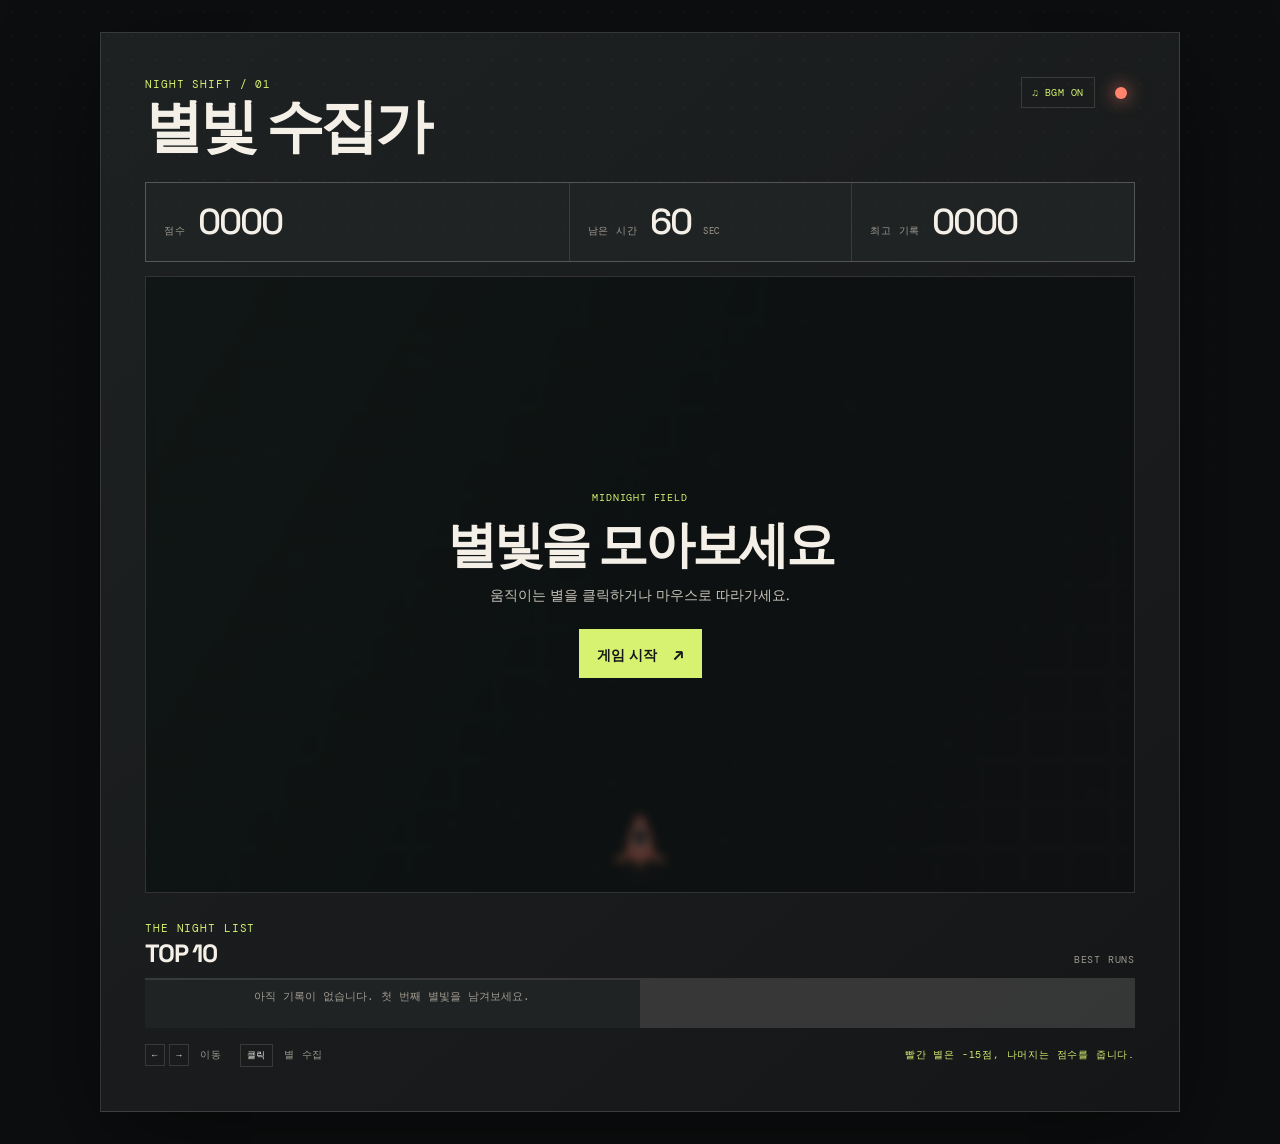
==== index.html @ b180e1d0 "Create star catcher game" ====
<!doctype html>
<html lang="ko">
<head>
  <meta charset="UTF-8">
  <meta name="viewport" content="width=device-width, initial-scale=1.0">
  <title>별빛 수집가</title>
  <link rel="stylesheet" href="style.css">
</head>
<body>
  <main class="app-shell">
    <section class="game-panel" aria-labelledby="game-title">
      <header class="topbar">
        <div>
          <p class="eyebrow">NIGHT SHIFT / 01</p>
          <h1 id="game-title">별빛 수집가</h1>
        </div>
        <div class="topbar-tools">
          <button class="music-toggle" id="musicToggle" type="button" aria-pressed="true">♫ BGM ON</button>
          <div class="status-dot" aria-label="게임 상태"></div>
        </div>
      </header>

      <div class="hud" aria-label="게임 기록">
        <div class="hud-item"><span>점수</span><strong id="score">0000</strong></div>
        <div class="hud-item"><span>남은 시간</span><strong id="time">60</strong><small>SEC</small></div>
        <div class="hud-item best"><span>최고 기록</span><strong id="best">0000</strong></div>
      </div>

      <div class="canvas-wrap">
        <canvas id="gameCanvas" width="900" height="560" aria-label="별을 모으는 게임 화면"></canvas>
        <div class="game-message" id="gameMessage">
          <p class="message-kicker">MIDNIGHT FIELD</p>
          <h2 id="messageTitle">별빛을 모아보세요</h2>
          <p id="messageText">움직이는 별을 클릭하거나 마우스로 따라가세요.</p>
          <form class="score-form" id="scoreForm">
            <label for="nameInput">이름을 남겨주세요</label>
            <div class="name-row">
              <input id="nameInput" name="name" maxlength="12" autocomplete="off" placeholder="플레이어" required>
              <button type="submit">기록하기 <span>↗</span></button>
            </div>
          </form>
          <button id="startButton" type="button">게임 시작 <span>↗</span></button>
        </div>
      </div>

      <section class="leaderboard" aria-labelledby="leaderboardTitle">
        <div class="leaderboard-heading">
          <div>
            <p class="eyebrow">THE NIGHT LIST</p>
            <h2 id="leaderboardTitle">TOP 10</h2>
          </div>
          <span>BEST RUNS</span>
        </div>
        <ol id="leaderboardList" aria-label="최고 점수 순위"></ol>
      </section>

      <footer class="controls">
        <span><kbd>←</kbd><kbd>→</kbd> 이동</span>
        <span><kbd>클릭</kbd> 별 수집</span>
        <span class="tip">빨간 별은 -15점, 나머지는 점수를 줍니다.</span>
      </footer>
    </section>
  </main>
  <script src="game.js"></script>
</body>
</html>
---- style.css ----
@import url('https://fonts.googleapis.com/css2?family=DM+Mono:wght@400;500&family=Space+Grotesk:wght@400;500;600;700&display=swap');

:root {
  --ink: #f4f0e8;
  --muted: #9e9a91;
  --line: rgba(244, 240, 232, 0.14);
  --lime: #d7f171;
  --coral: #ff836d;
  --night: #111315;
  --panel: #191b1c;
}

* { box-sizing: border-box; }

body {
  margin: 0;
  min-width: 320px;
  color: var(--ink);
  background: #0c0e0f;
  font-family: 'Space Grotesk', 'Trebuchet MS', sans-serif;
}

body::before {
  content: '';
  position: fixed;
  inset: 0;
  pointer-events: none;
  opacity: .25;
  background-image: radial-gradient(rgba(255,255,255,.12) 1px, transparent 1px);
  background-size: 24px 24px;
  mask-image: linear-gradient(to bottom, black, transparent 70%);
}

.app-shell {
  min-height: 100vh;
  display: grid;
  place-items: center;
  padding: 32px 20px;
}

.game-panel {
  width: min(100%, 1080px);
  padding: clamp(20px, 4vw, 44px);
  background: linear-gradient(140deg, #1e2121, var(--panel) 58%, #141617);
  border: 1px solid var(--line);
  box-shadow: 0 30px 100px rgba(0,0,0,.42);
}

.topbar { display: flex; justify-content: space-between; align-items: flex-start; margin-bottom: 28px; }
.topbar-tools { display: flex; align-items: center; gap: 12px; }
.eyebrow, .message-kicker, .hud-item span, .hud-item small, .controls, kbd {
  font-family: 'DM Mono', monospace;
  letter-spacing: .08em;
  text-transform: uppercase;
}
.eyebrow { margin: 0 0 8px; color: var(--lime); font-size: 11px; }
h1 { margin: 0; font-size: clamp(30px, 5vw, 58px); line-height: .95; font-weight: 600; letter-spacing: -.06em; }
.status-dot { width: 12px; height: 12px; margin: 8px; border-radius: 50%; background: var(--coral); box-shadow: 0 0 18px var(--coral); transition: background .3s, box-shadow .3s; }
.status-dot.live { background: var(--lime); box-shadow: 0 0 18px var(--lime); }
.music-toggle { padding: 8px 10px; color: var(--lime); background: transparent; border: 1px solid var(--line); font: 10px 'DM Mono', monospace; letter-spacing: .05em; }
.music-toggle:hover { color: #151716; background: var(--lime); }
.music-toggle.muted { color: var(--muted); }

.hud { display: grid; grid-template-columns: 1.5fr 1fr 1fr; gap: 1px; margin-bottom: 14px; border: 1px solid var(--line); background: var(--line); }
.hud-item { min-height: 70px; display: flex; align-items: baseline; gap: 12px; padding: 16px 18px; background: #202323; }
.hud-item span { color: var(--muted); font-size: 10px; }
.hud-item strong { font-size: clamp(24px, 4vw, 36px); font-weight: 500; letter-spacing: -.05em; }
.hud-item small { color: var(--muted); font-size: 9px; }

.canvas-wrap { position: relative; overflow: hidden; background: var(--night); border: 1px solid var(--line); }
canvas { display: block; width: 100%; height: auto; aspect-ratio: 900 / 560; cursor: crosshair; }
.game-message { position: absolute; inset: 0; display: flex; flex-direction: column; align-items: center; justify-content: center; padding: 20px; text-align: center; background: rgba(13, 15, 16, .68); backdrop-filter: blur(5px); transition: opacity .25s; }
.game-message.hidden { opacity: 0; pointer-events: none; }
.message-kicker { margin: 0 0 16px; color: var(--lime); font-size: 10px; }
.game-message h2 { max-width: 500px; margin: 0; font-size: clamp(28px, 5vw, 50px); line-height: 1; letter-spacing: -.06em; }
.game-message p:not(.message-kicker) { margin: 16px 0 24px; color: #c8c4ba; font-size: 14px; }
button { border: 0; padding: 13px 18px; color: #151716; background: var(--lime); font: 600 14px 'Space Grotesk', sans-serif; cursor: pointer; transition: transform .2s, background .2s; }
button:hover { background: #e9ff91; transform: translateY(-2px); }
button span { display: inline-block; margin-left: 12px; font-size: 18px; }
.score-form { display: none; width: min(100%, 360px); }
.score-form.visible { display: block; }
.score-form label { display: block; margin-bottom: 8px; color: var(--muted); font: 10px 'DM Mono', monospace; letter-spacing: .08em; text-transform: uppercase; }
.name-row { display: flex; gap: 6px; }
.name-row input { min-width: 0; flex: 1; padding: 13px 12px; color: var(--ink); background: #202323; border: 1px solid var(--line); outline: 0; font: 14px 'Space Grotesk', sans-serif; }
.name-row input:focus { border-color: var(--lime); }

.leaderboard { padding-top: 28px; }
.leaderboard-heading { display: flex; align-items: end; justify-content: space-between; padding-bottom: 12px; border-bottom: 1px solid var(--line); }
.leaderboard-heading .eyebrow { margin-bottom: 6px; }
.leaderboard-heading h2 { margin: 0; font-size: 25px; line-height: 1; letter-spacing: -.05em; }
.leaderboard-heading > span { color: var(--muted); font: 10px 'DM Mono', monospace; letter-spacing: .08em; }
#leaderboardList { display: grid; grid-template-columns: 1fr 1fr; gap: 1px; margin: 0; padding: 1px 0 0; list-style: none; background: var(--line); counter-reset: rank; }
#leaderboardList li { display: grid; grid-template-columns: 34px 1fr auto; gap: 10px; align-items: center; min-height: 48px; padding: 9px 14px; background: #202323; color: var(--ink); font-size: 14px; counter-increment: rank; }
#leaderboardList li::before { content: counter(rank, decimal-leading-zero); color: var(--lime); font: 11px 'DM Mono', monospace; }
#leaderboardList li span { overflow: hidden; text-overflow: ellipsis; white-space: nowrap; }
#leaderboardList li strong { font: 14px 'DM Mono', monospace; }
#leaderboardList li.empty { display: block; color: var(--muted); font: 11px 'DM Mono', monospace; text-align: center; }
#leaderboardList li.empty::before { content: none; }

.controls { display: flex; align-items: center; gap: 18px; padding-top: 16px; color: var(--muted); font-size: 10px; }
kbd { display: inline-block; margin-right: 4px; padding: 4px 6px; color: var(--ink); border: 1px solid var(--line); font-size: 9px; }
.tip { margin-left: auto; color: var(--lime); }

@media (max-width: 600px) {
  .app-shell { padding: 14px 10px; }
  .game-panel { padding: 20px 12px 16px; }
  .hud-item { min-height: 60px; display: block; padding: 10px; }
  .hud-item span, .hud-item strong, .hud-item small { display: block; }
  .hud-item strong { margin-top: 6px; font-size: 24px; }
  .hud-item small { display: inline; position: relative; top: -3px; margin-left: 3px; }
  .controls { gap: 8px; flex-wrap: wrap; line-height: 1.8; }
  .tip { width: 100%; margin-left: 0; }
  #leaderboardList { grid-template-columns: 1fr; }
  .name-row { flex-direction: column; }
}
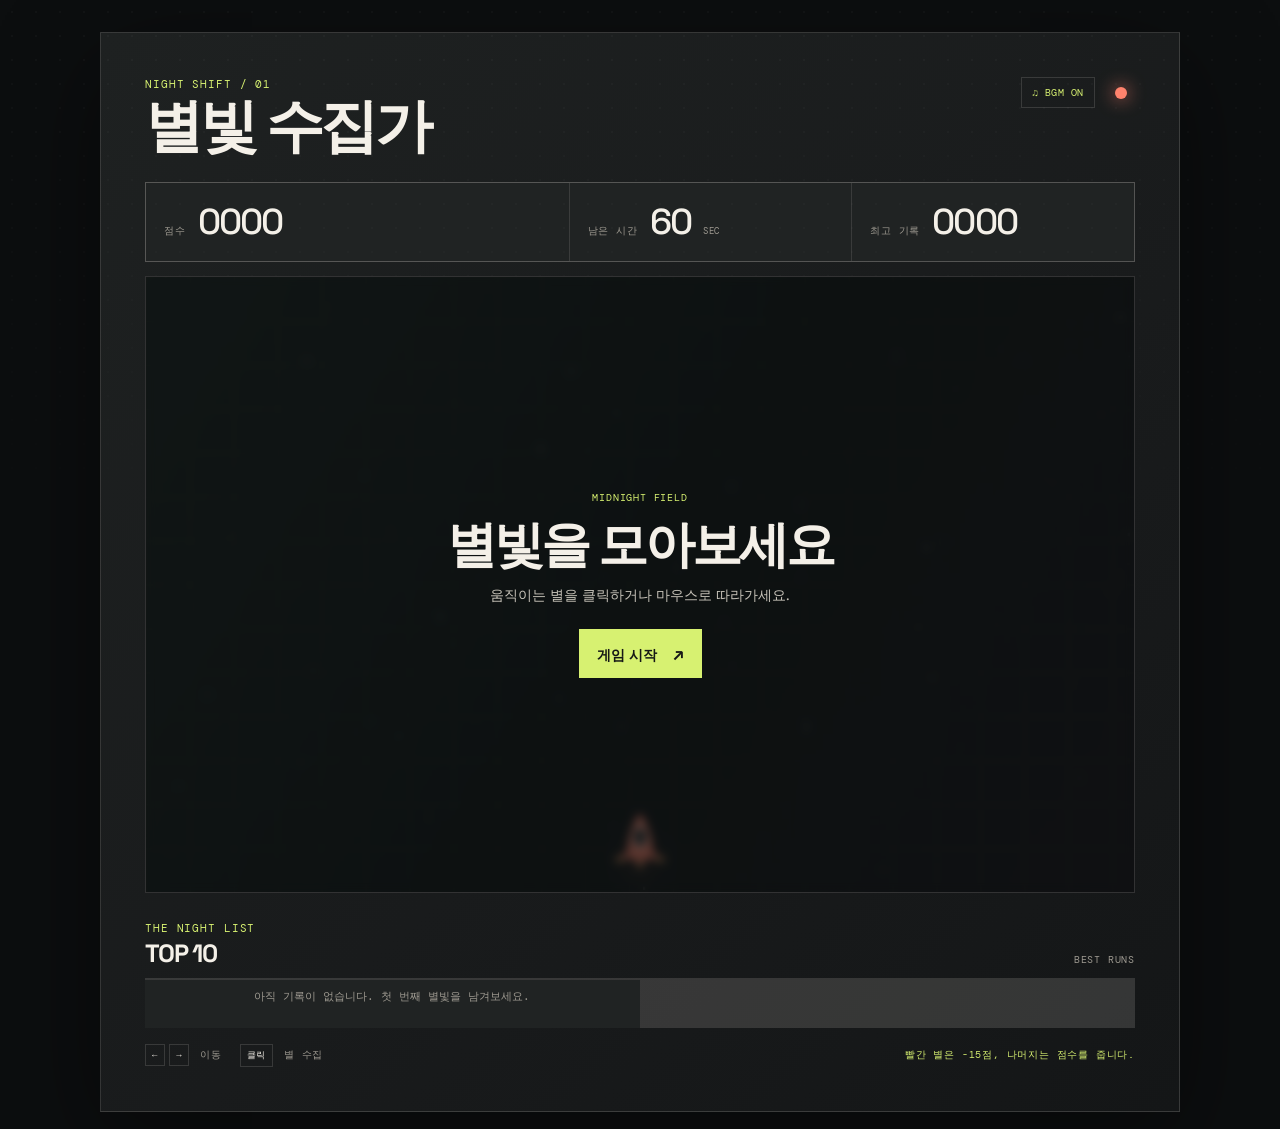
==== commit 357c90cd: "Organize games into project folders" ====
--- a/index.html
+++ b/index.html
@@ -2,65 +2,10 @@
 <html lang="ko">
 <head>
   <meta charset="UTF-8">
-  <meta name="viewport" content="width=device-width, initial-scale=1.0">
-  <title>별빛 수집가</title>
-  <link rel="stylesheet" href="style.css">
+  <meta http-equiv="refresh" content="0; url=star-catcher/">
+  <title>게임 선택</title>
 </head>
 <body>
-  <main class="app-shell">
-    <section class="game-panel" aria-labelledby="game-title">
-      <header class="topbar">
-        <div>
-          <p class="eyebrow">NIGHT SHIFT / 01</p>
-          <h1 id="game-title">별빛 수집가</h1>
-        </div>
-        <div class="topbar-tools">
-          <button class="music-toggle" id="musicToggle" type="button" aria-pressed="true">♫ BGM ON</button>
-          <div class="status-dot" aria-label="게임 상태"></div>
-        </div>
-      </header>
-
-      <div class="hud" aria-label="게임 기록">
-        <div class="hud-item"><span>점수</span><strong id="score">0000</strong></div>
-        <div class="hud-item"><span>남은 시간</span><strong id="time">60</strong><small>SEC</small></div>
-        <div class="hud-item best"><span>최고 기록</span><strong id="best">0000</strong></div>
-      </div>
-
-      <div class="canvas-wrap">
-        <canvas id="gameCanvas" width="900" height="560" aria-label="별을 모으는 게임 화면"></canvas>
-        <div class="game-message" id="gameMessage">
-          <p class="message-kicker">MIDNIGHT FIELD</p>
-          <h2 id="messageTitle">별빛을 모아보세요</h2>
-          <p id="messageText">움직이는 별을 클릭하거나 마우스로 따라가세요.</p>
-          <form class="score-form" id="scoreForm">
-            <label for="nameInput">이름을 남겨주세요</label>
-            <div class="name-row">
-              <input id="nameInput" name="name" maxlength="12" autocomplete="off" placeholder="플레이어" required>
-              <button type="submit">기록하기 <span>↗</span></button>
-            </div>
-          </form>
-          <button id="startButton" type="button">게임 시작 <span>↗</span></button>
-        </div>
-      </div>
-
-      <section class="leaderboard" aria-labelledby="leaderboardTitle">
-        <div class="leaderboard-heading">
-          <div>
-            <p class="eyebrow">THE NIGHT LIST</p>
-            <h2 id="leaderboardTitle">TOP 10</h2>
-          </div>
-          <span>BEST RUNS</span>
-        </div>
-        <ol id="leaderboardList" aria-label="최고 점수 순위"></ol>
-      </section>
-
-      <footer class="controls">
-        <span><kbd>←</kbd><kbd>→</kbd> 이동</span>
-        <span><kbd>클릭</kbd> 별 수집</span>
-        <span class="tip">빨간 별은 -15점, 나머지는 점수를 줍니다.</span>
-      </footer>
-    </section>
-  </main>
-  <script src="game.js"></script>
+  <p><a href="star-catcher/">별빛 수집가 실행하기</a></p>
 </body>
 </html>
